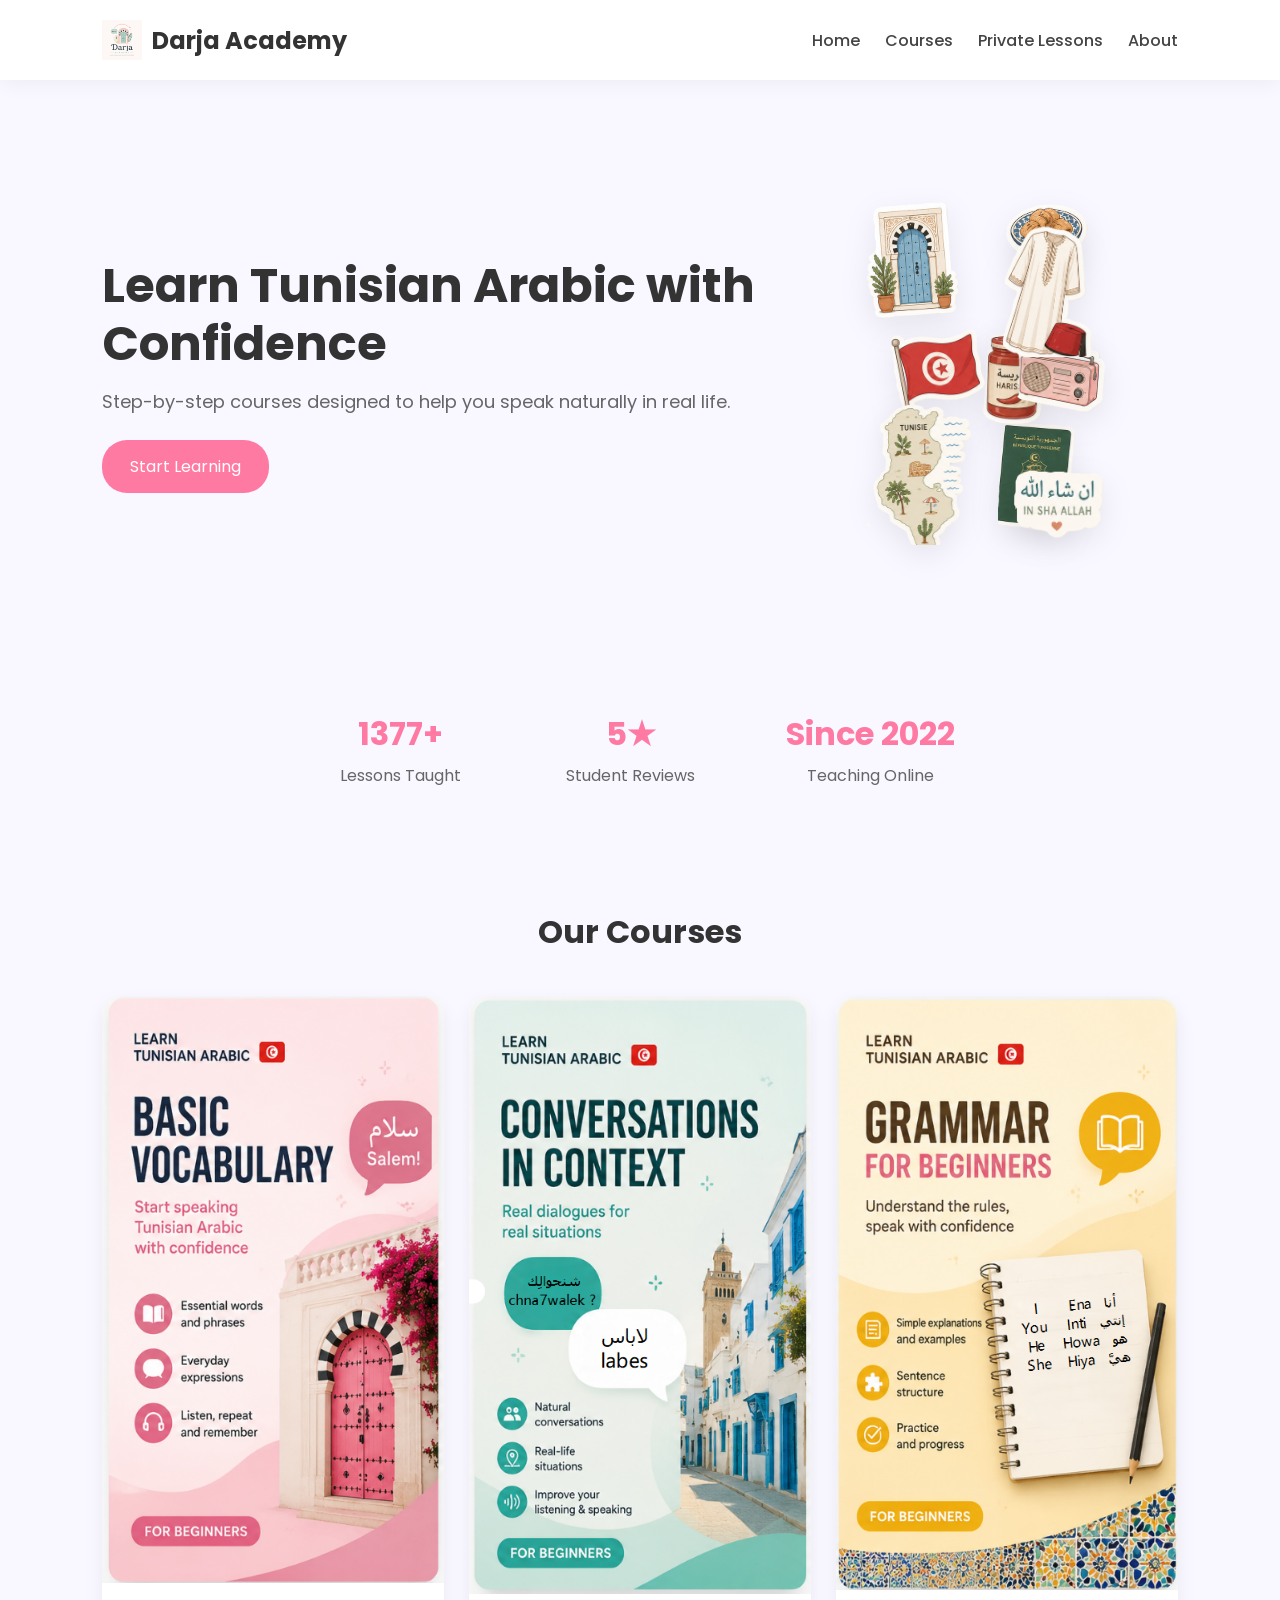
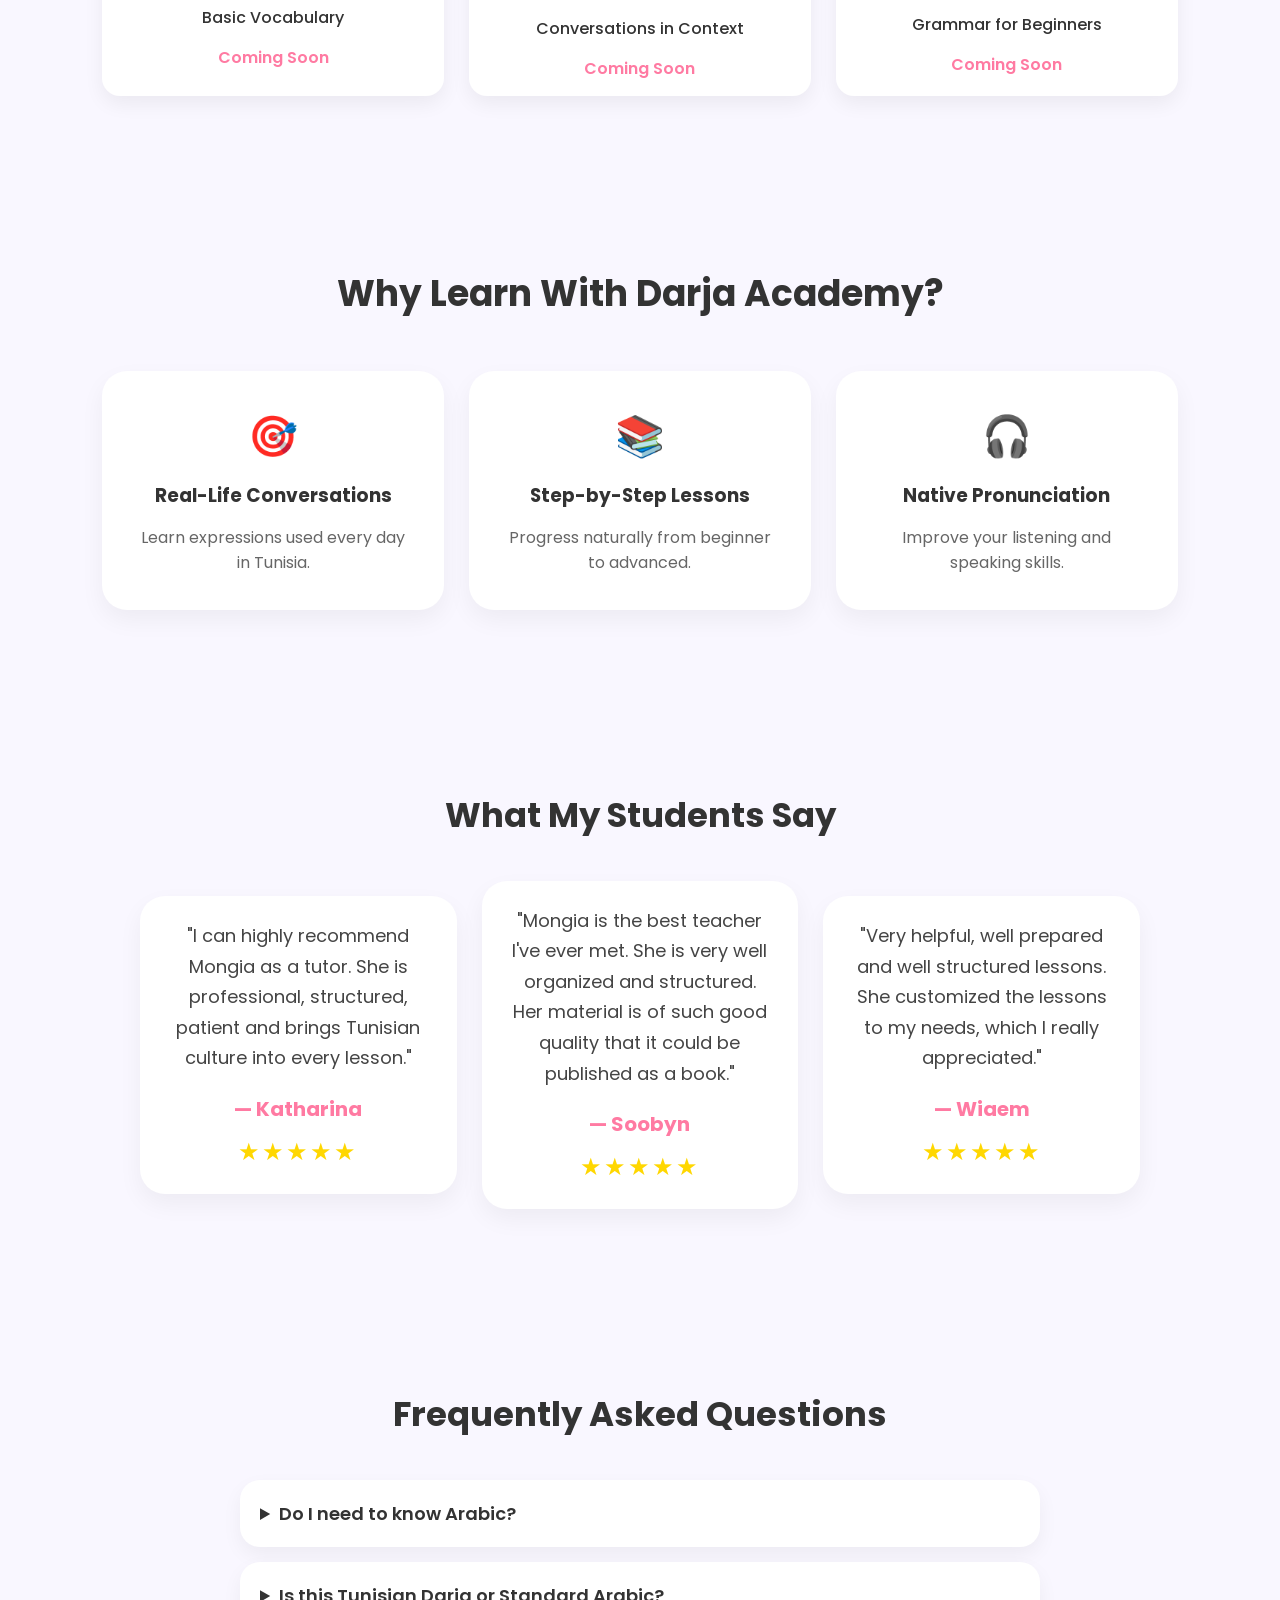
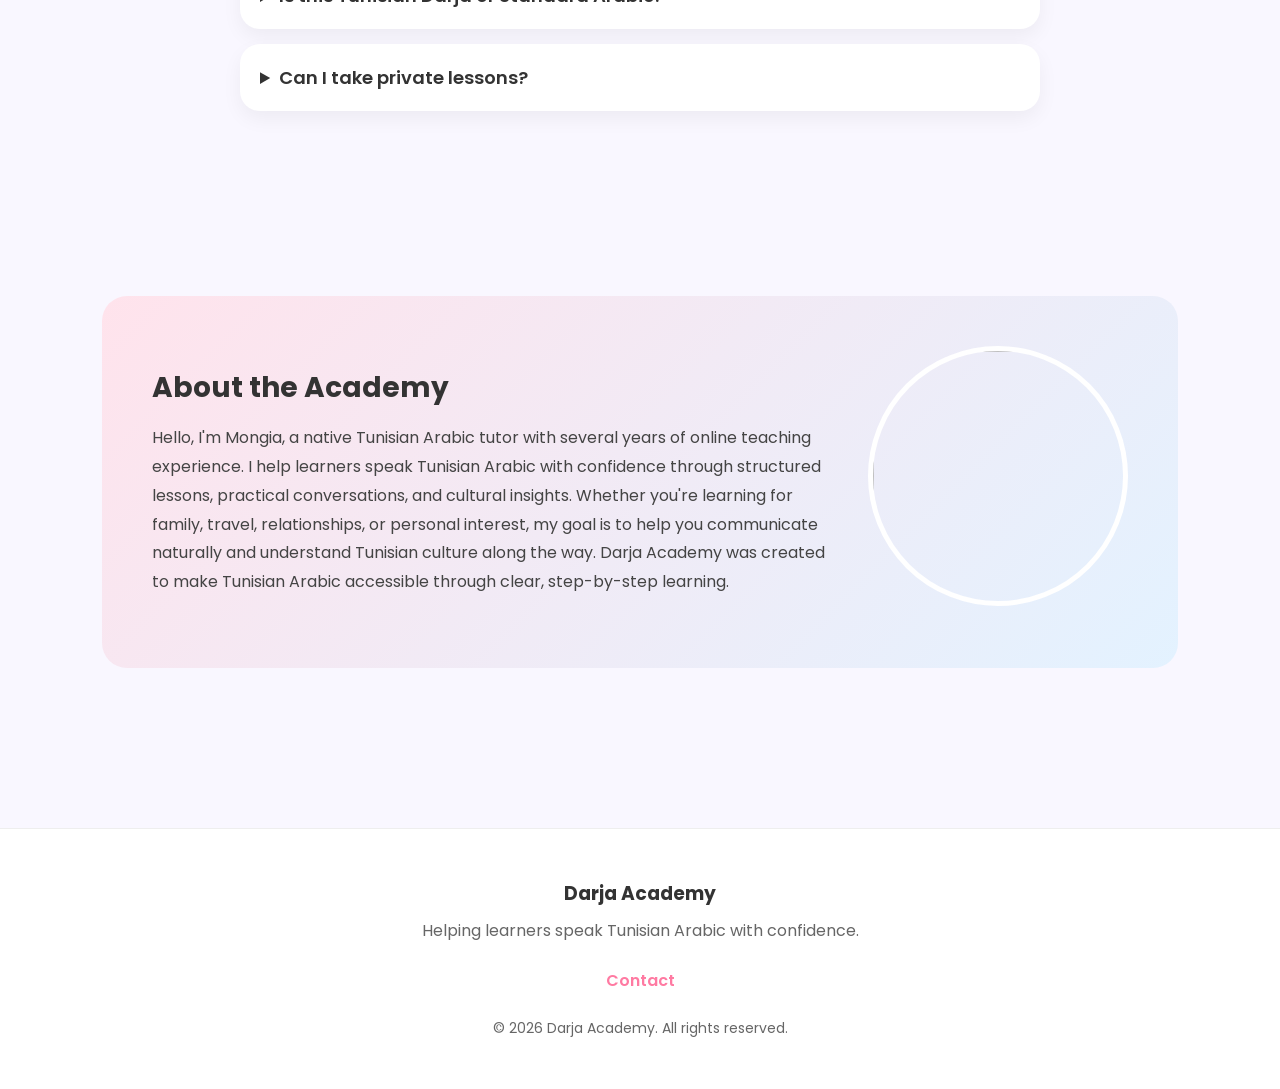
==== index.html @ 3f1f0ed8 "Rename website.html to index.html" ====
<!DOCTYPE html>
<html lang="en">
<head>
  <meta charset="UTF-8">
  <title>Darja Academy</title>
  <link rel="stylesheet" href="style.css">
  <link href="https://fonts.googleapis.com/css2?family=Poppins:wght@300;400;600;700&display=swap" rel="stylesheet">
</head>

<body>


<header class="navbar">
  
  <div class="logo">
    <img src="images/logo.png" alt="logo">
    <h2>Darja Academy</h2>
  </div>

  <nav>
    <a href="#home">Home</a>
    <a href="#courses">Courses</a>
    <a href="https://preply.in/MONGIA6EN878583110?ts=17806792" target="_blank">Private Lessons</a>
    <a href="#about">About</a>
  </nav>
 <!--
  <div class="auth">
    <a href="#">Sign In</a>
    <button>Sign Up</button>
  </div>
 -->
</header>

 
<section class="hero" id="home">

  <div class="hero-text">
    <h1>Learn Tunisian Arabic with Confidence</h1>
    <p>Step-by-step courses designed to help you speak naturally in real life.</p>
    <a href="https://preply.in/MONGIA6EN878583110?ts=17806792" target="_blank" class="main-btn">Start Learning</a>
  </div>

  <div class="hero-stickers">
  <img src="images/stickers/passport.png" class="sticker passport" alt="Tunisian passport">
  <img src="images/stickers/harissa.png" class="sticker harissa" alt="Harissa">
  <img src="images/stickers/blue_door.png" class="sticker blue-door" alt="Blue door">
  <img src="images/stickers/flag.png" class="sticker flag" alt="Tunisian flag">
  <img src="images/stickers/inshallah.png" class="sticker inshallah" alt="Inshallah">
  <img src="images/stickers/pastries.png" class="sticker pastries" alt="Pastries">
  <img src="images/stickers/radio.png" class="sticker radio" alt="Radio">
  <img src="images/stickers/traditional_clothes.png" class="sticker clothes" alt="Traditional clothes">
  <img src="images/stickers/tunisia_map.png" class="sticker map" alt="Tunisian map">
</div>



</section>

<div class="stats">
  <div>
    <h3>1377+</h3>
    <p>Lessons Taught</p>
  </div>

  <div>
    <h3>5★</h3>
    <p>Student Reviews</p>
  </div>

  <div>
    <h3>Since 2022</h3>
    <p>Teaching Online</p>
  </div>
</div>


<section class="courses" id="courses">

  <h2>Our Courses</h2>

  <div class="course-grid">

    <div class="card">
      <img src="images/course1.png">
      <h3>Basic Vocabulary</h3>
      <p>Coming Soon</p>
    </div>

    <div class="card">
      <img src="images/course2.png">
      <h3>Conversations in Context</h3>
      <p>Coming Soon</p>
    </div>

    <div class="card">
      <img src="images/course3.png">
      <h3>Grammar for Beginners</h3>
      <p>Coming Soon</p>
    </div>

  </div>

</section>

<section class="benefits">
  <h2>Why Learn With Darja Academy?</h2>

  <div class="benefit-grid">
    <div class="benefit-card">
      <span>🎯</span>
      <h3>Real-Life Conversations</h3>
      <p>Learn expressions used every day in Tunisia.</p>
    </div>

    <div class="benefit-card">
      <span>📚</span>
      <h3>Step-by-Step Lessons</h3>
      <p>Progress naturally from beginner to advanced.</p>
    </div>

    <div class="benefit-card">
      <span>🎧</span>
      <h3>Native Pronunciation</h3>
      <p>Improve your listening and speaking skills.</p>
    </div>
  </div>
</section>

<!--
<section class="preview">
  <h2>Start With a Free Lesson</h2>
  <p>Learn your first Tunisian Arabic phrases and discover how the academy works.</p>
  <button>Try Free Lesson</button>
</section>
-->

<section class="testimonials">

  <h2>What My Students Say</h2>

  <div class="testimonial-grid">

    <div class="testimonial-card">
      <p>
        "I can highly recommend Mongia as a tutor. She is professional, structured,
        patient and brings Tunisian culture into every lesson."
      </p>

      <h4>— Katharina</h4>

      <div class="stars">★★★★★</div>
    </div>

    <div class="testimonial-card">
      <p>
        "Mongia is the best teacher I've ever met. She is very well organized
        and structured. Her material is of such good quality that it could be published as a book."
      </p>

      <h4>— Soobyn</h4>

      <div class="stars">★★★★★</div>
    </div>

    <div class="testimonial-card">
      <p>
        "Very helpful, well prepared and well structured lessons. She customized
        the lessons to my needs, which I really appreciated."
      </p>

      <h4>— Wiaem</h4>

      <div class="stars">★★★★★</div>
    </div>

  </div>

</section>


<section class="faq">

  <h2>Frequently Asked Questions</h2>

  <div class="faq-container">

    <details>
      <summary>Do I need to know Arabic?</summary>
      <p>
        No. Our courses are designed for complete beginners as well as learners with some Arabic background.
      </p>
    </details>

    <details>
      <summary>Is this Tunisian Darja or Standard Arabic?</summary>
      <p>
        Darja Academy focuses on Tunisian Arabic (Darja), the language spoken in everyday life in Tunisia.
      </p>
    </details>

    <details>
      <summary>Can I take private lessons?</summary>
      <p>
        Yes! Private one-on-one lessons are available through the Private Lessons section.
      </p>
    </details>

  </div>

</section>


<section class="about" id="about">

  <div class="about-box">

    <div class="about-text">
      <h2>About the Academy</h2>

      <p>
       Hello, I'm Mongia, a native Tunisian Arabic tutor with several years of online teaching experience.

I help learners speak Tunisian Arabic with confidence through structured lessons, practical conversations, and cultural insights.

Whether you're learning for family, travel, relationships, or personal interest, my goal is to help you communicate naturally and understand Tunisian culture along the way.

Darja Academy was created to make Tunisian Arabic accessible through clear, step-by-step learning.
      </p>
    </div>

    <div class="about-image">
      <img src="images/profile.jpg">
    </div>

  </div>

</section>


<footer class="footer">

  <h3>Darja Academy</h3>

  <p>Helping learners speak Tunisian Arabic with confidence.</p>

  <div class="footer-links">
    <a href="mailto:mongia305@gmail.com">Contact</a>
   
  </div>

  <p class="copyright">
    © 2026 Darja Academy. All rights reserved.
  </p>

</footer>
</body>
</html>
---- style.css ----
* {
  margin: 0;
  padding: 0;
  box-sizing: border-box;
  font-family: "Poppins", sans-serif;
}

body {
  background: #f9f7ff;
  color: #333;
}

/* NAVBAR */
.navbar {
  display: flex;
  justify-content: space-between;
  align-items: center;
  padding: 20px 8%;
  background: white;
  box-shadow: 0 4px 20px rgba(0,0,0,0.05);
  position: sticky;
  top: 0;
}

.logo {
  display: flex;
  align-items: center;
  gap: 10px;
  
}

.logo img {
  width: 40px;
  
}

nav {
  display: flex;
  gap: 25px;
}

nav a {
  text-decoration: none;
  color: #444;
  font-weight: 500;
}

nav a:hover {
  color: #ff7aa2;
}

.auth {
  display: flex;
  gap: 15px;
  align-items: center;
}

.auth button {
  background: #7bdff2;
  border: none;
  padding: 10px 18px;
  border-radius: 25px;
  cursor: pointer;
}

/* HERO */
.hero {
  display: flex;
  align-items: center;
  justify-content: space-between;
  padding: 80px 8%;
}

.hero-text h1 {
  font-size: 48px;
  line-height: 1.2;
}

.hero-text p {
  margin-top: 15px;
  font-size: 18px;
  color: #666;
}

.hero-text button {
  margin-top: 25px;
  padding: 14px 28px;
  border: none;
  border-radius: 25px;
  background: #ff7aa2;
  color: white;
  cursor: pointer;
}

.hero-image img {
  width: 420px;
}

/* COURSES */
.courses {
  padding: 80px 8%;
  text-align: center;
}

.courses h2 {
  font-size: 32px;
  margin-bottom: 40px;
}

.course-grid {
  display: grid;
  grid-template-columns: repeat(auto-fit, minmax(220px, 1fr));
  gap: 25px;
}

.card {
  background: white;
  border-radius: 18px;
  overflow: hidden;
  box-shadow: 0 8px 20px rgba(0,0,0,0.06);
  transition: 0.3s;
}

.card:hover {
  transform: translateY(-8px);
}

.card img {
  width: 100%;
}

.card h3 {
  padding: 15px;
  font-size: 16px;
  font-weight: 500;
}
.card p {
  color: #ff7aa2;
  font-weight: 600;
  padding-bottom: 15px;
}

/* ABOUT */
.about {
  padding: 80px 8%;
}

.about-box {
  display: flex;
  align-items: center;
  justify-content: space-between;
  gap: 40px;
  background: linear-gradient(135deg, #ffe3ec, #e3f2ff);
  padding: 50px;
  border-radius: 25px;
}

.about-text h2 {
  font-size: 28px;
  margin-bottom: 15px;
}

.about-text p {
  line-height: 1.8;
  color: #444;
}

.about-image img {
  width: 260px;
  height: 260px;
  border-radius: 50%;
  object-fit: cover;
  border: 5px solid white;
}

/* RESPONSIVE */
@media (max-width: 768px) {

  .hero {
    flex-direction: column;
    text-align: center;
  }

  .hero-image img {
    width: 300px;
    margin-top: 30px;
  }

  .about-box {
    flex-direction: column;
    text-align: center;
  }

  nav {
    display: none;
  }
  
}

/* NEW SECTIONS */

.benefits {
  padding: 90px 8%;
  text-align: center;
}

.benefits h2 {
  font-size: 36px;
  margin-bottom: 50px;
}

.benefit-grid {
  display: grid;
  grid-template-columns: repeat(auto-fit, minmax(250px, 1fr));
  gap: 25px;
}

.benefit-card {
  background: white;
  padding: 35px;
  border-radius: 25px;
  box-shadow: 0 10px 25px rgba(0,0,0,0.05);
}

.benefit-card span {
  font-size: 40px;
}

.benefit-card h3 {
  margin: 15px 0;
}

.benefit-card p {
  color: #666;
}

.preview {
  margin: 40px 8%;
  padding: 70px;
  text-align: center;
  border-radius: 30px;
  background: linear-gradient(135deg, #ffe3ec, #e3f2ff);
}

.preview h2 {
  font-size: 34px;
  margin-bottom: 15px;
}

.preview p {
  color: #555;
  margin-bottom: 25px;
}

.preview button {
  background: #ff7aa2;
  color: white;
  border: none;
  padding: 14px 30px;
  border-radius: 30px;
  cursor: pointer;
  font-size: 16px;
}

.testimonials {
  padding: 90px 8%;
  text-align: center;
}

.testimonials h2 {
  font-size: 34px;
  margin-bottom: 40px;
}

.testimonial-card {
  max-width: 700px;
  margin: auto;
  background: white;
  padding: 40px;
  border-radius: 25px;
  box-shadow: 0 10px 25px rgba(0,0,0,0.05);
}

.testimonial-card p {
  font-size: 20px;
  line-height: 1.8;
  color: #444;
}

.testimonial-card h4 {
  margin-top: 20px;
  color: #ff7aa2;
}
/* FAQ */

.faq {
  padding: 90px 8%;
  text-align: center;
}

.faq h2 {
  font-size: 34px;
  margin-bottom: 40px;
}

.faq-container {
  max-width: 800px;
  margin: auto;
}

.faq details {
  background: white;
  margin-bottom: 15px;
  padding: 20px;
  border-radius: 20px;
  text-align: left;
  box-shadow: 0 8px 20px rgba(0,0,0,0.05);
}

.faq summary {
  cursor: pointer;
  font-weight: 600;
  font-size: 18px;
}

.faq p {
  margin-top: 15px;
  color: #666;
  line-height: 1.6;
}

/* FOOTER */

.footer {
  background: white;
  text-align: center;
  padding: 50px 8%;
  margin-top: 80px;
  border-top: 1px solid #eee;
}

.footer h3 {
  margin-bottom: 10px;
}

.footer p {
  color: #666;
}

.footer-links {
  margin: 25px 0;
  display: flex;
  justify-content: center;
  gap: 25px;
}

.footer-links a {
  text-decoration: none;
  color: #ff7aa2;
  font-weight: 600;
}

.footer-links a:hover {
  opacity: 0.8;
}

.copyright {
  font-size: 14px;
  color: #999;
}
/* FINAL IMPROVEMENTS */

html {
  scroll-behavior: smooth;
}

.navbar {
  z-index: 1000;
}

button {
  transition: 0.3s;
}

button:hover {
  opacity: 0.85;
  transform: translateY(-2px);
}

.main-btn {
  display: inline-block;
  margin-top: 25px;
  padding: 14px 28px;
  border-radius: 25px;
  background: #ff7aa2;
  color: white;
  text-decoration: none;
  transition: 0.3s;
}

.main-btn:hover {
  opacity: 0.85;
  transform: translateY(-2px);
}
/* HERO STICKERS */

/* HERO STICKERS */

.hero-stickers {
  position: relative;
  width: 520px;
  height: 430px;
  margin: auto;
}

.sticker {
  position: absolute;
  width: 105px;
  filter: drop-shadow(0 10px 15px rgba(0,0,0,0.08));
  animation: explodeFloat 5s ease-in-out infinite;
  will-change: transform;
}

/* TOP */

.blue-door {
  left: 60px;
  top: 40px;
  --x: -18px;
  --y: -18px;
}

.pastries {
  left: 200px;
  top: 35px;
  --x: 0px;
  --y: -24px;
}

.clothes {
  right: 70px;
  top: 45px;
  --x: 18px;
  --y: -18px;
}

/* MIDDLE */

.flag {
  left: 85px;
  top: 165px;
  --x: -24px;
  --y: 0px;
}

.radio {
  left: 215px;
  top: 155px;
  --x: 0px;
  --y: -10px;
}

.harissa {
  right: 95px;
  top: 165px;
  --x: 24px;
  --y: 0px;
}

/* BOTTOM */

.map {
  left: 70px;
  bottom: 45px;
  --x: -18px;
  --y: 18px;
}

.inshallah {
  left: 205px;
  bottom: 35px;
  width: 120px;
  --x: 0px;
  --y: 24px;
}

.passport {
  right: 75px;
  bottom: 45px;
  --x: 18px;
  --y: 18px;
}

/* CHILI */

.chili {
  left: 300px;
  top: 230px;
  width: 85px;
  --x: 14px;
  --y: 12px;
  animation: chiliWiggle 4s ease-in-out infinite;
}

/* ANIMATIONS */

@keyframes explodeFloat {
  0%, 100% {
    transform: translate(0, 0) scale(1) rotate(0deg);
  }

  50% {
    transform: translate(var(--x), var(--y)) scale(1.04) rotate(3deg);
  }
}

@keyframes chiliWiggle {
  0%, 100% {
    transform: translate(0, 0) scale(1) rotate(0deg);
  }

  50% {
    transform: translate(14px, 12px) scale(1.05) rotate(6deg);
  }
}

/* MOBILE */

@media (max-width: 768px) {
  .hero-stickers {
    width: 330px;
    height: 320px;
    margin-top: 30px;
  }

  .sticker {
    width: 70px;
  }

  .inshallah {
    width: 85px;
  }

  .blue-door {
    left: 25px;
    top: 25px;
  }

  .pastries {
    left: 125px;
    top: 20px;
  }

  .clothes {
    right: 25px;
    top: 25px;
  }

  .flag {
    left: 40px;
    top: 125px;
  }

  .radio {
    left: 130px;
    top: 115px;
  }

  .harissa {
    right: 45px;
    top: 125px;
  }

  .map {
    left: 35px;
    bottom: 25px;
  }

  .inshallah {
    left: 125px;
    bottom: 20px;
  }

  .passport {
    right: 35px;
    bottom: 25px;
  }

}
/* TESTIMONIAL GRID */

.testimonial-grid {
  display: grid;
  grid-template-columns: repeat(auto-fit, minmax(280px, 1fr));
  gap: 25px;
  max-width: 1200px;
  margin: auto;
}

/* TESTIMONIALS */

.testimonials {
  padding: 90px 8%;
  text-align: center;
}

.testimonials h2 {
  font-size: 42px;
  margin-bottom: 50px;
}

/* TESTIMONIALS */

.testimonials {
  padding: 90px 8%;
  text-align: center;
}

.testimonials h2 {
  font-size: 34px;
  margin-bottom: 40px;
}

.testimonial-grid {
  display: grid;
  grid-template-columns: repeat(auto-fit, minmax(280px, 1fr));
  gap: 25px;
  max-width: 1000px;
  margin: auto;
}

.testimonial-card {
  background: white;
  padding: 25px;
  border-radius: 25px;
  box-shadow: 0 10px 25px rgba(0,0,0,0.05);
  text-align: center;
  transition: 0.3s;
}

.testimonial-card:hover {
  transform: translateY(-5px);
}

.testimonial-card p {
  font-size: 18px;
  line-height: 1.7;
  color: #444;
  margin-bottom: 15px;
}

.testimonial-card h4 {
  color: #ff7aa2;
  font-size: 20px;
  margin-bottom: 10px;
}

.stars {
  font-size: 24px;
  color: gold;
  margin-top: 10px;
  letter-spacing: 2px;
}

.stats p {
  color: #666;
}

@media (max-width: 768px) {
  .stats {
    flex-direction: column;
    gap: 25px;
  }
}
/* STATS SECTION */

.stats {
  display: flex;
  justify-content: center;
  align-items: center;
  gap: 80px;
  text-align: center;
  padding: 40px 8%;
  width: 100%;
}

.stats div {
  min-width: 150px;
}

.stats h3 {
  font-size: 32px;
  color: #ff7aa2;
  margin-bottom: 5px;
}

.stats p {
  color: #666;
  font-size: 16px;
}

@media (max-width: 768px) {
  .stats {
    flex-direction: column;
    gap: 25px;
  }
}
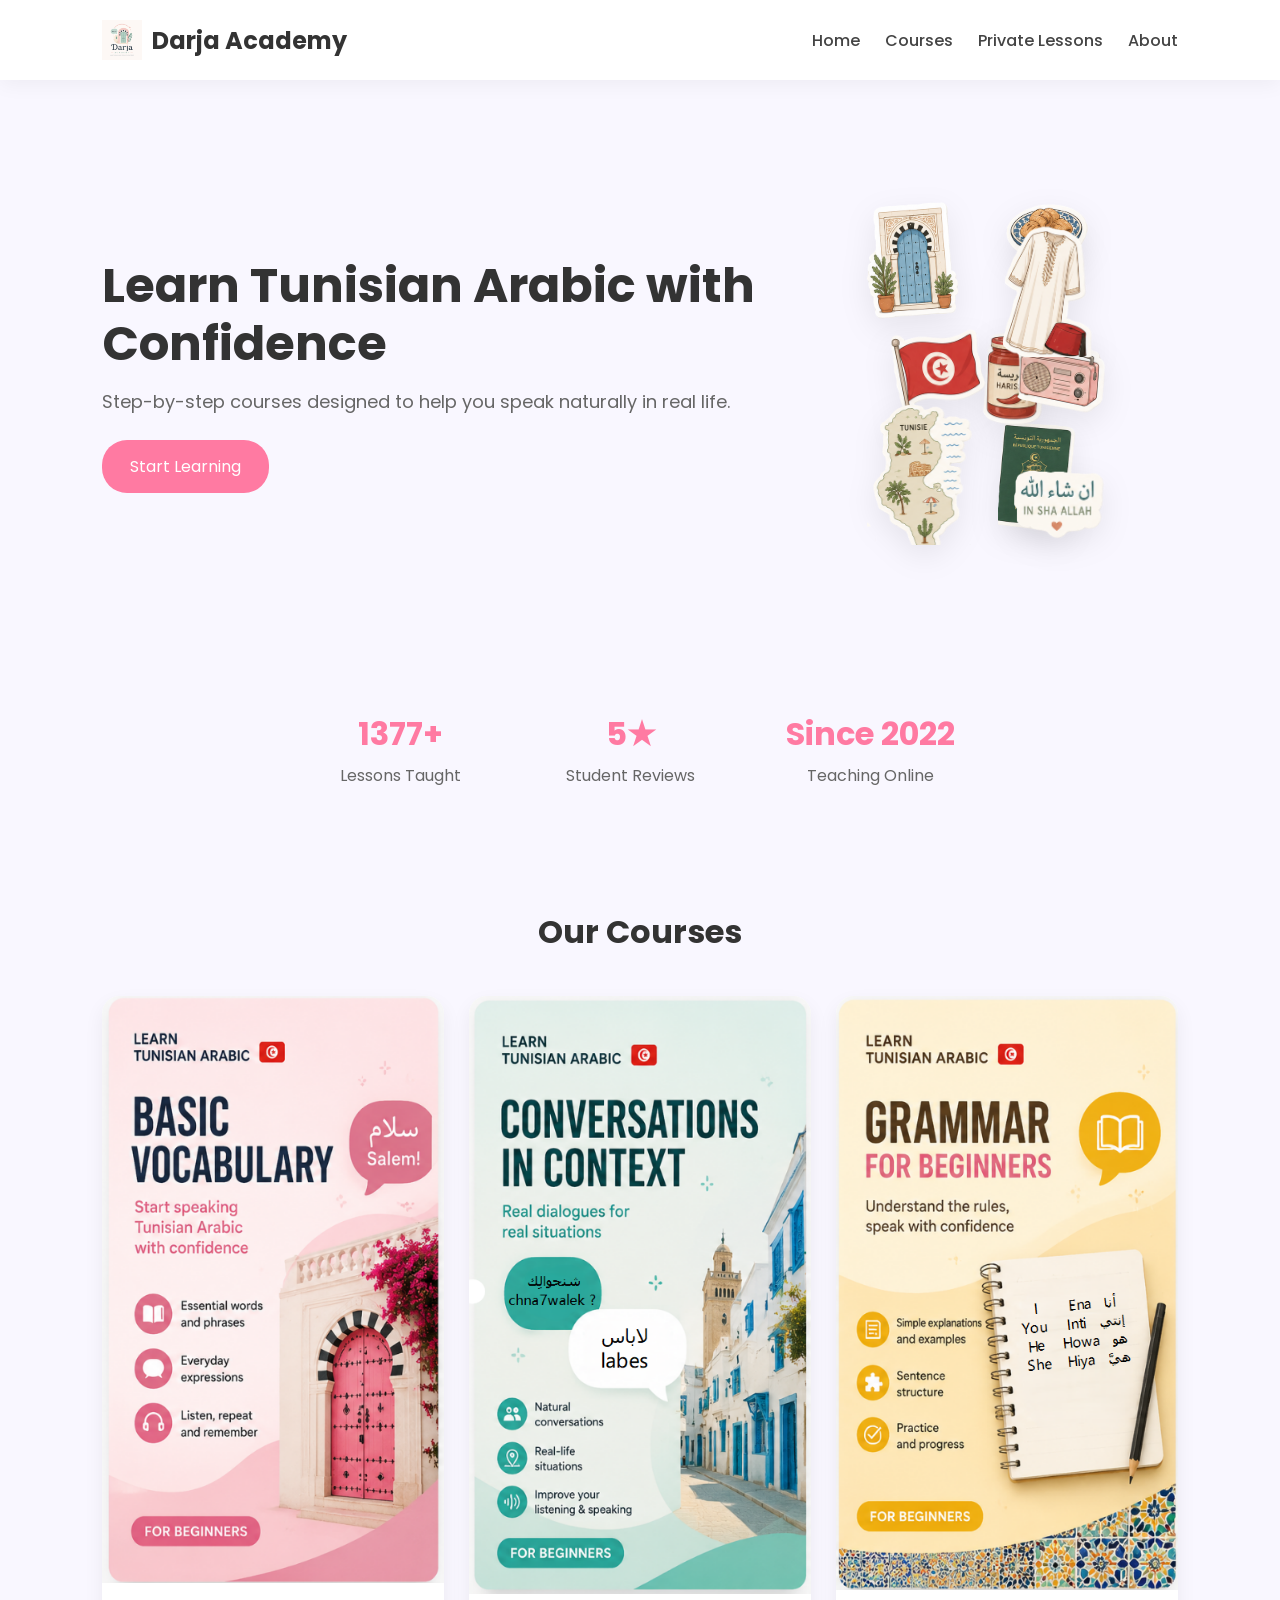
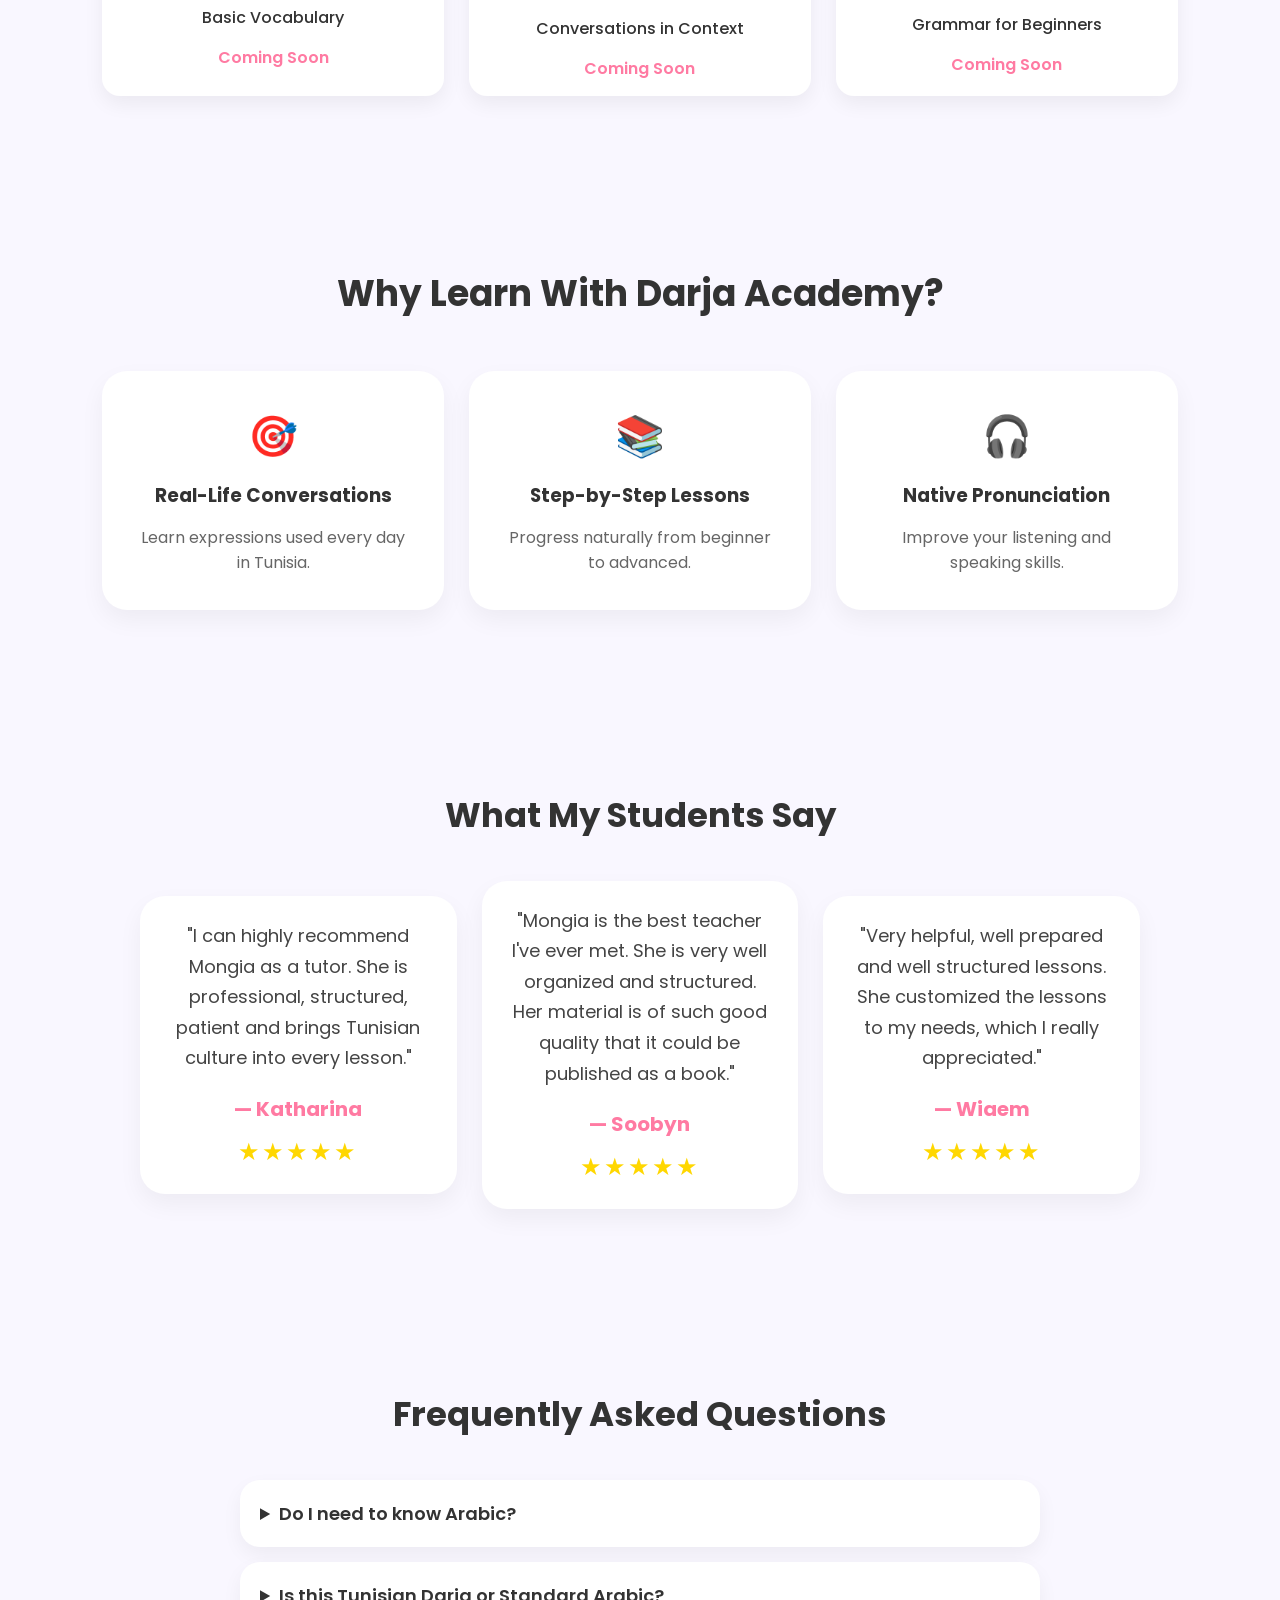
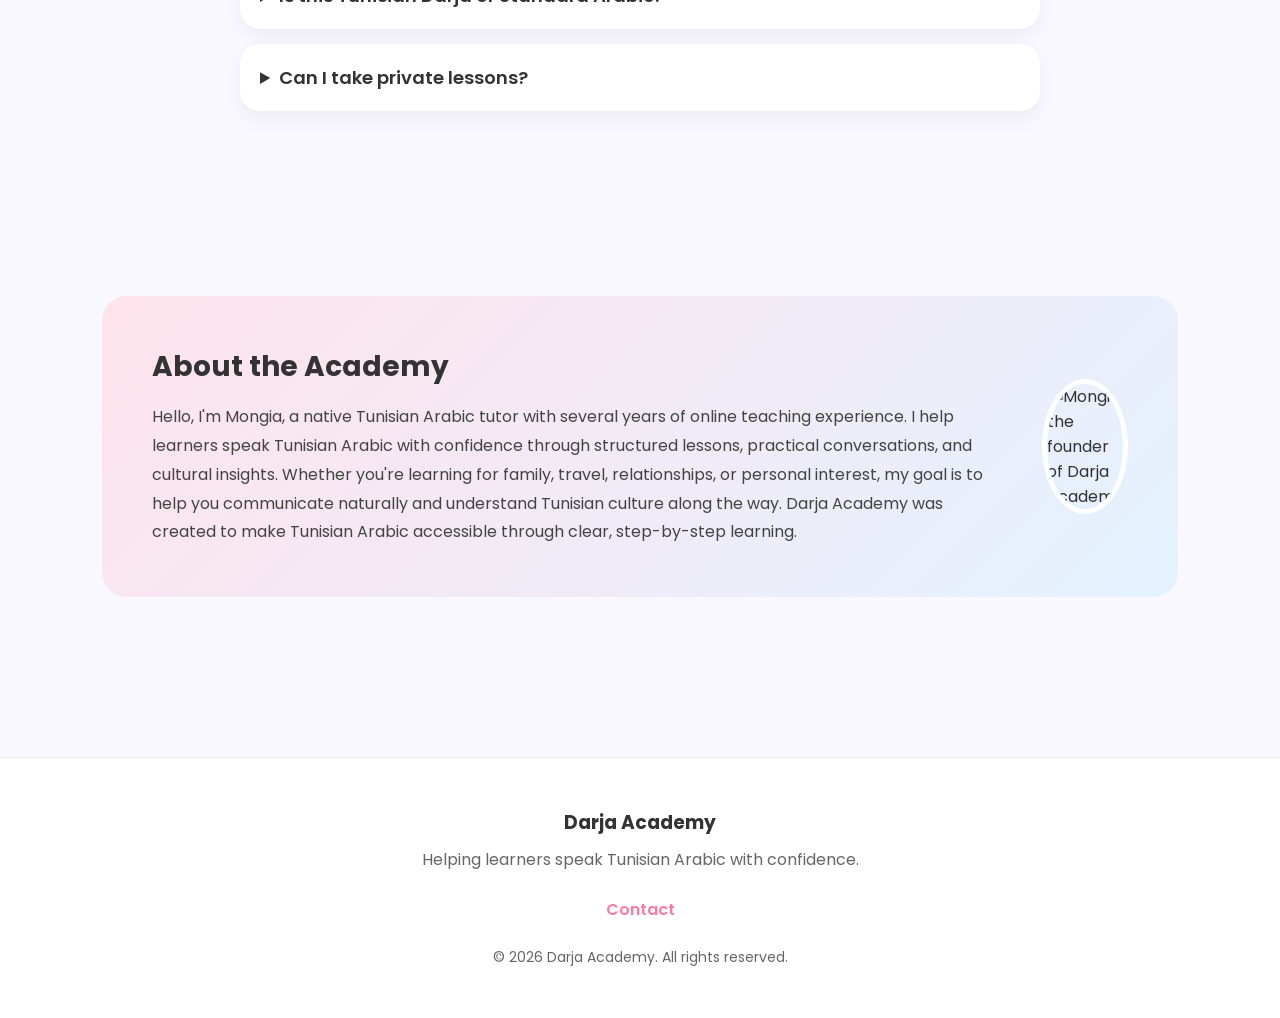
==== commit c5ee827f: "Fix profile image path" ====
--- a/index.html
+++ b/index.html
@@ -229,7 +229,7 @@
     </div>
 
     <div class="about-image">
-      <img src="images/profile.jpg">
+      <img src="images/profile.jpg" alt="Mongia, the founder of Darja Academy">
     </div>
 
   </div>
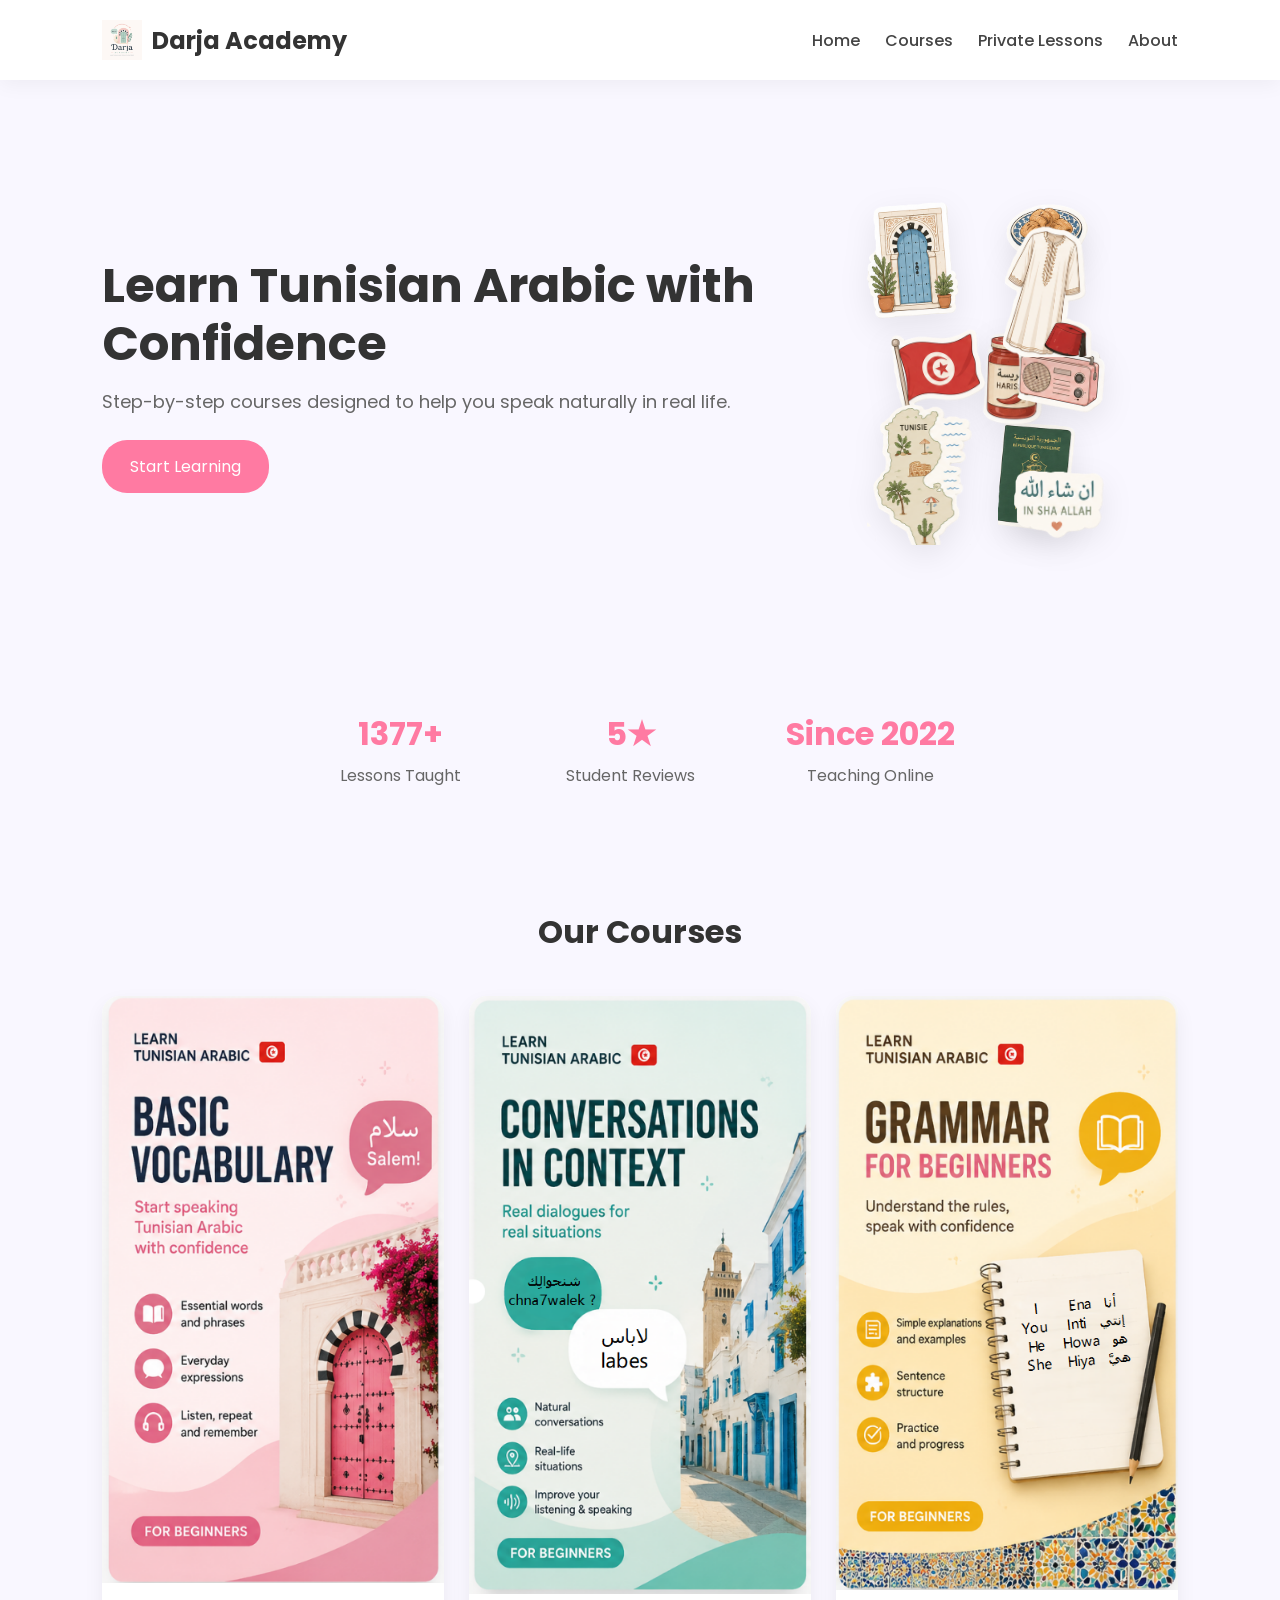
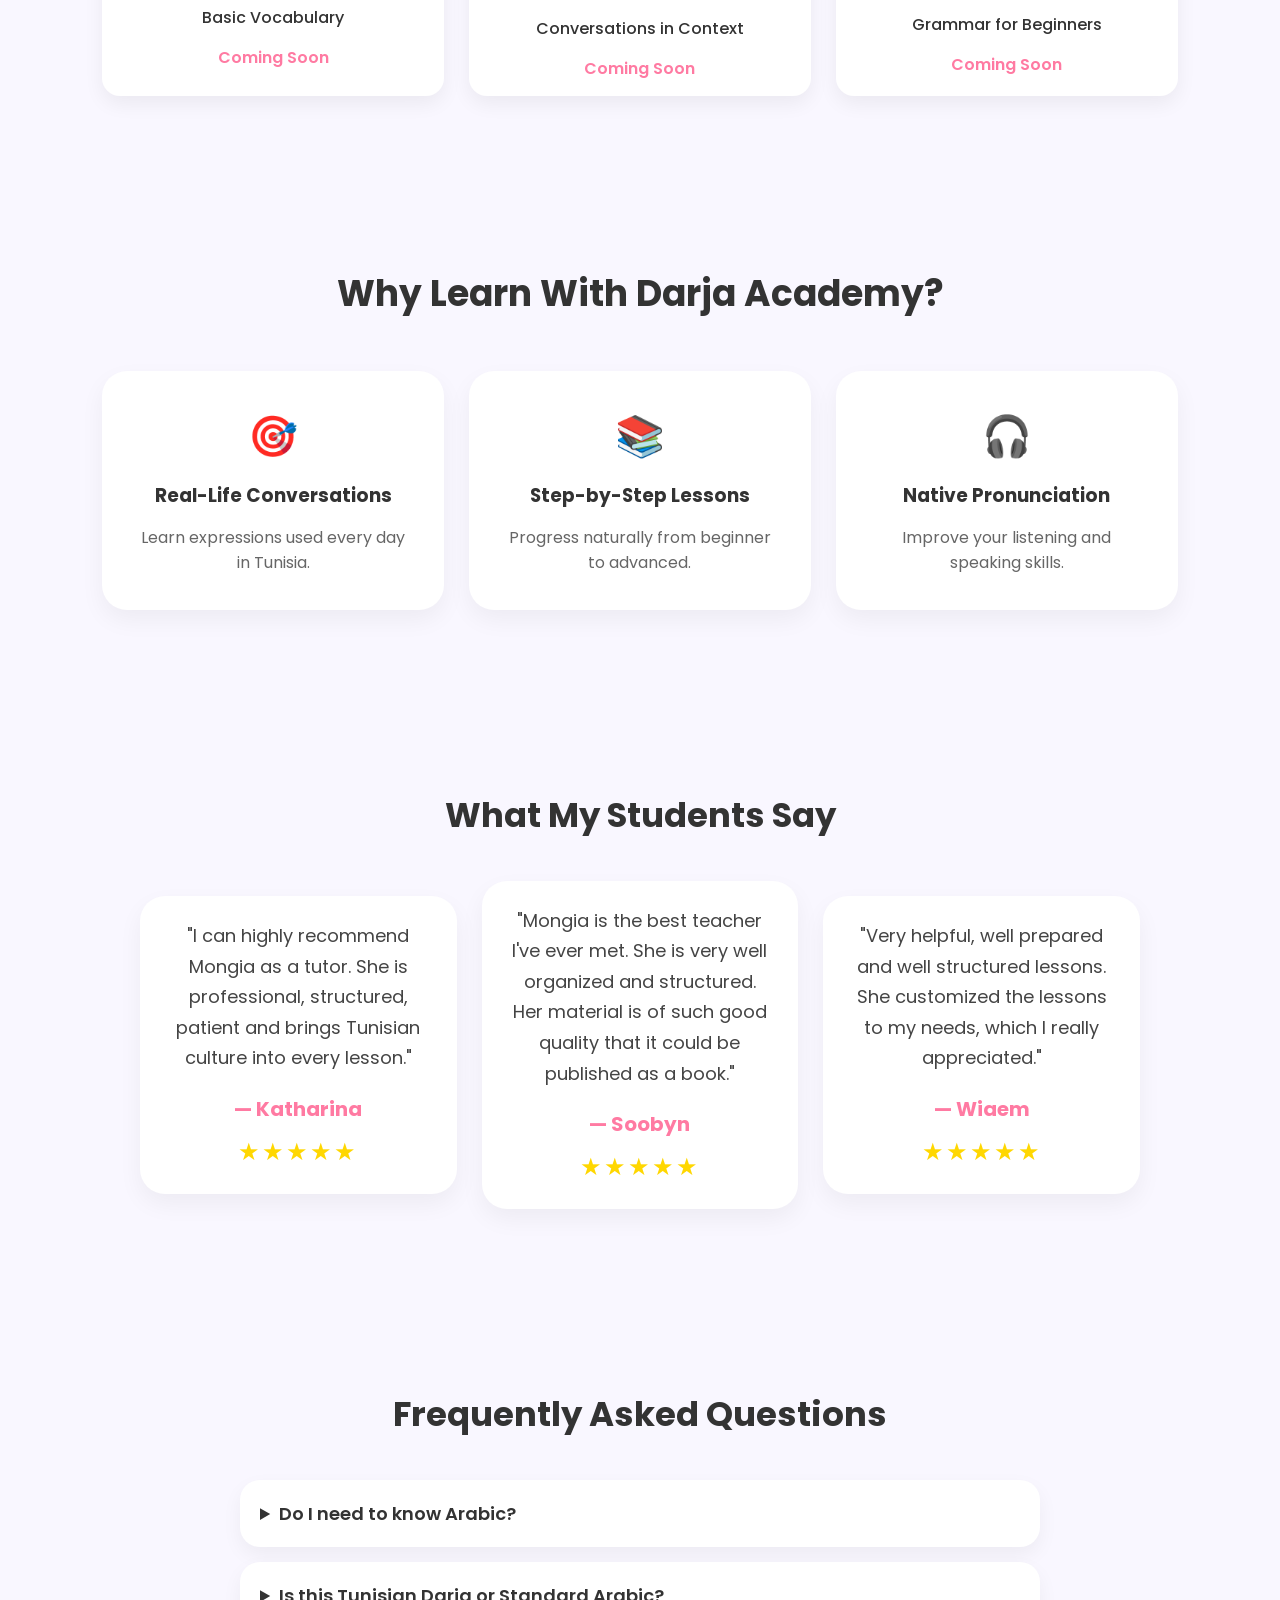
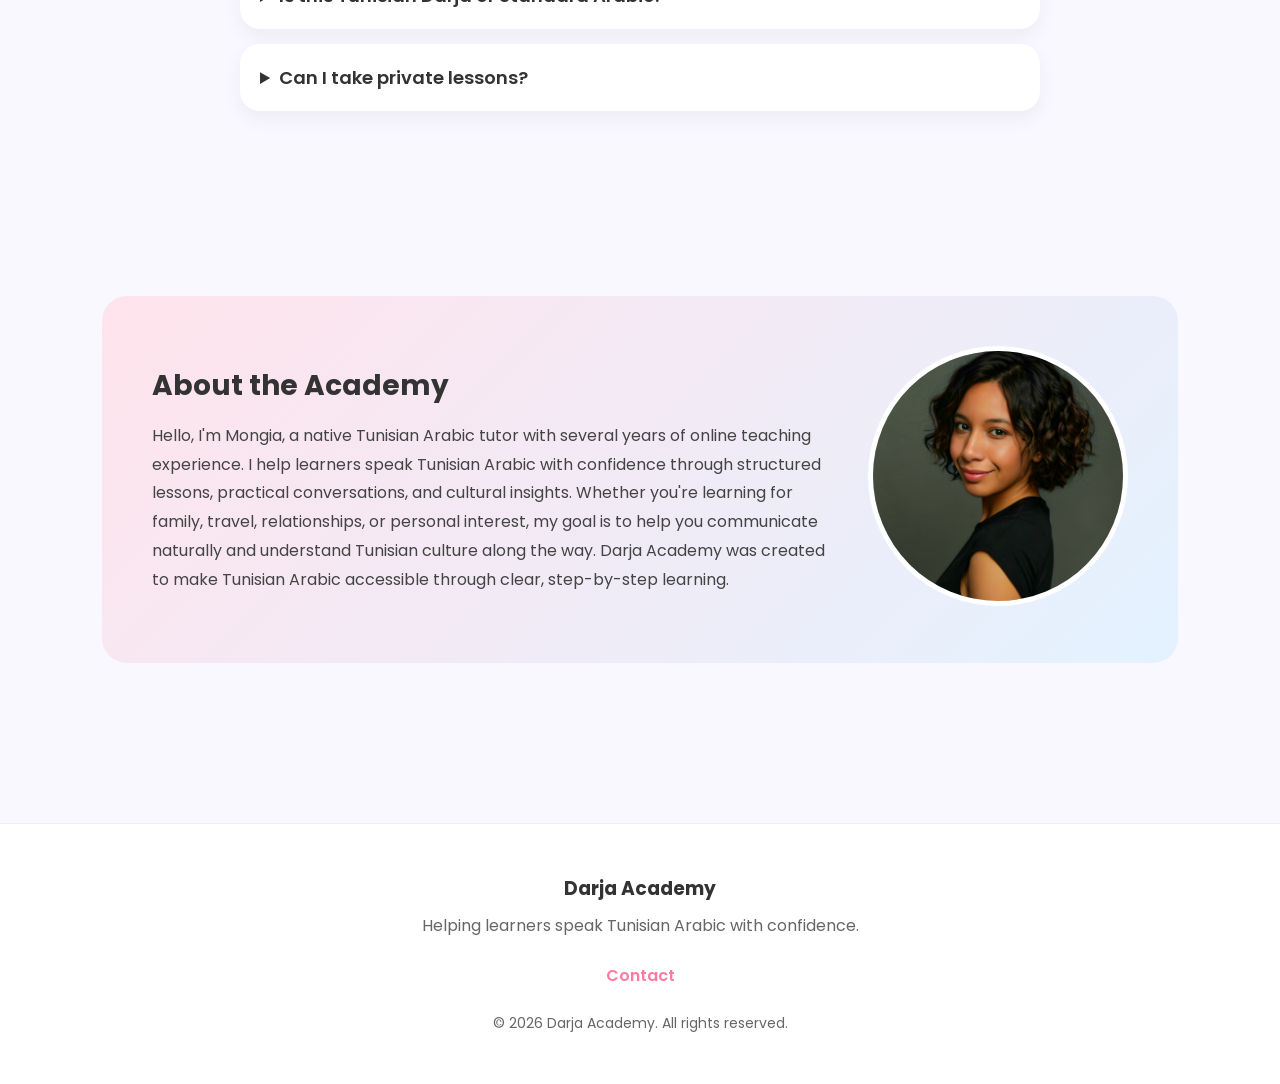
==== commit 4e5485a9: "Fix profile image filename" ====
--- a/index.html
+++ b/index.html
@@ -229,7 +229,7 @@
     </div>
 
     <div class="about-image">
-      <img src="images/profile.jpg" alt="Mongia, the founder of Darja Academy">
+      <img src="images/profile.JPG" alt="Mongia, the founder of Darja Academy">
     </div>
 
   </div>
